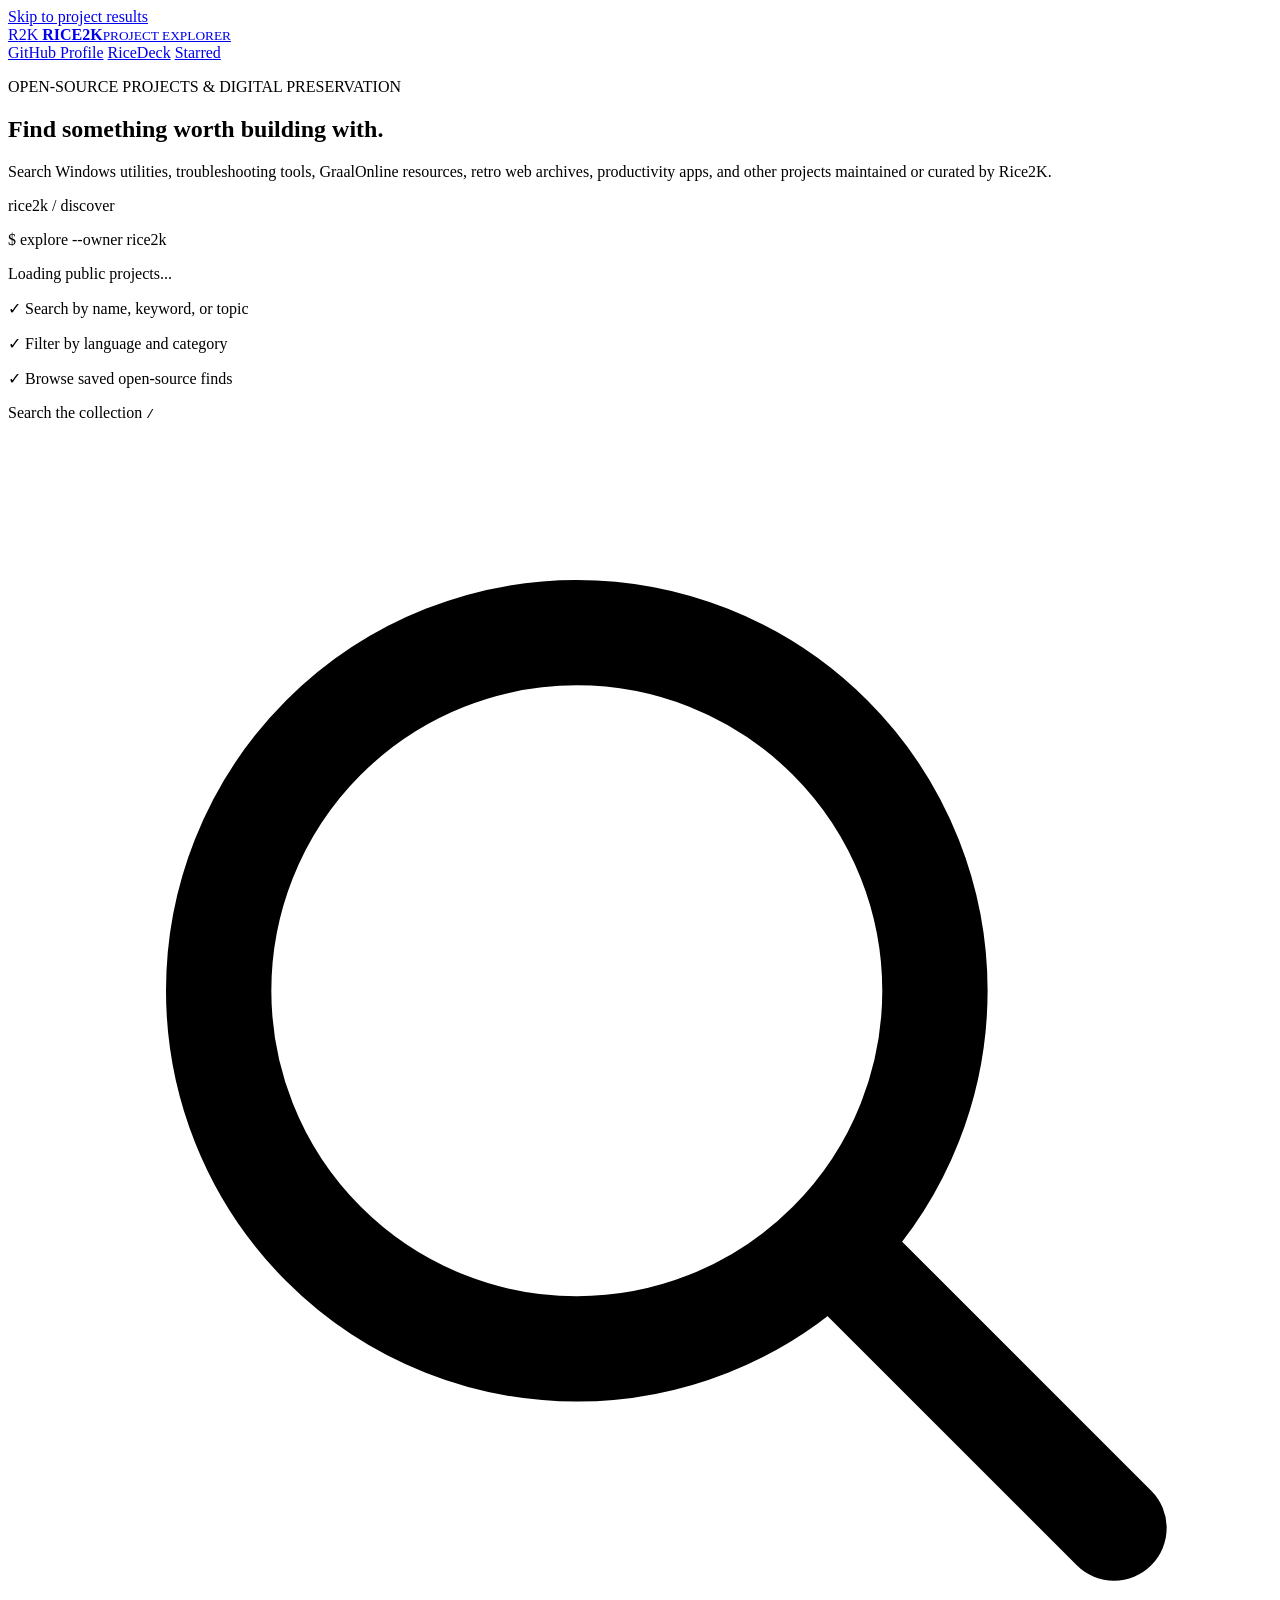
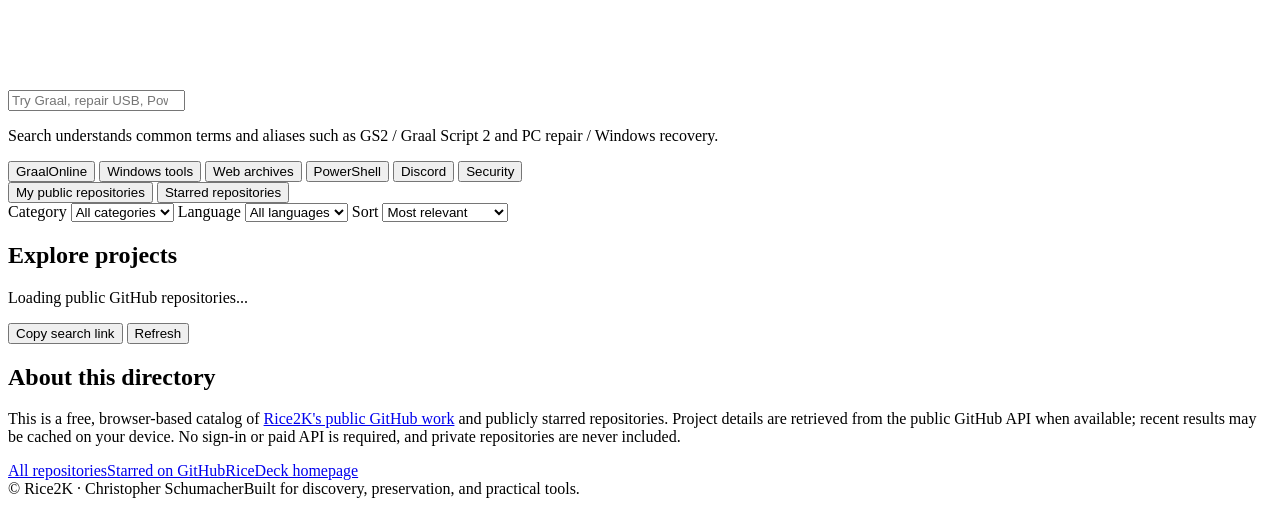
==== projects/index.html @ 0ad9ac8d "Add Rice2K Project Explorer accessible SEO-ready search page" ====
<!DOCTYPE html>
<html lang="en">
<head>
  <meta charset="utf-8">
  <meta name="viewport" content="width=device-width, initial-scale=1">
  <meta name="theme-color" content="#0b1220">
  <meta name="robots" content="index,follow,max-image-preview:large">
  <title>Rice2K Project Explorer | Search GitHub Projects, Windows Tools & Graal Archives</title>
  <meta name="description" content="Search public Rice2K GitHub repositories: Windows repair utilities, PowerShell and Python tools, GraalOnline development resources, retro website archives, dashboards, and open-source projects.">
  <meta name="keywords" content="Rice2K, Christopher Schumacher, GitHub projects, Windows repair tools, PowerShell, GraalOnline, GS2, web preservation, free utilities, Graalians, retro web, archives">
  <link rel="canonical" href="https://rice2k.github.io/rice2k-startdeck/projects/">
  <meta property="og:type" content="website">
  <meta property="og:title" content="Rice2K Project Explorer">
  <meta property="og:description" content="One place to browse and search Rice2K's public GitHub projects and favorite open-source tools.">
  <meta property="og:url" content="https://rice2k.github.io/rice2k-startdeck/projects/">
  <link rel="stylesheet" href="./styles.css">
  <script src="./app.js" defer></script>
</head>
<body>
  <a href="#results" class="skip-link">Skip to project results</a>
  <header class="site-header">
    <div class="layout header-inner">
      <a class="brand" href="https://github.com/rice2k" aria-label="Rice2K GitHub profile">
        <span class="brand-mark" aria-hidden="true">R<span>2</span>K</span>
        <span><strong>RICE2K</strong><small>PROJECT EXPLORER</small></span>
      </a>
      <nav aria-label="Main navigation">
        <a href="https://github.com/rice2k">GitHub Profile</a>
        <a href="../">RiceDeck</a>
        <a href="https://github.com/stars/rice2k">Starred</a>
      </nav>
    </div>
  </header>

  <main class="layout">
    <section class="hero" aria-labelledby="hero-title">
      <div class="hero-copy">
        <p class="eyebrow"><span class="pulse" aria-hidden="true"></span> OPEN-SOURCE PROJECTS & DIGITAL PRESERVATION</p>
        <h1 id="hero-title">Find something <span>worth building with.</span></h1>
        <p class="lead">Search Windows utilities, troubleshooting tools, GraalOnline resources, retro web archives, productivity apps, and other projects maintained or curated by Rice2K.</p>
      </div>
      <div class="hero-terminal" aria-hidden="true">
        <div class="terminal-top"><i></i><i></i><i></i><span>rice2k / discover</span></div>
        <p><span>$</span> explore --owner rice2k</p>
        <p class="terminal-muted">Loading public projects...</p>
        <p><span>✓</span> Search by name, keyword, or topic</p>
        <p><span>✓</span> Filter by language and category</p>
        <p><span>✓</span> Browse saved open-source finds</p>
      </div>
    </section>

    <section class="search-panel" aria-label="Find projects">
      <div class="search-label-row">
        <label for="search">Search the collection</label>
        <kbd>/</kbd>
      </div>
      <div class="search-box">
        <svg viewBox="0 0 24 24" fill="none" stroke="currentColor" aria-hidden="true"><circle cx="10.8" cy="10.8" r="6.8" stroke-width="2"/><path d="m16 16 5 5" stroke-width="2" stroke-linecap="round"/></svg>
        <input id="search" type="search" placeholder="Try Graal, repair USB, PowerShell, vault, old web..." autocomplete="off" aria-describedby="search-help">
        <button id="clear-search" type="button" class="clear-button" hidden>Clear</button>
      </div>
      <p id="search-help" class="muted search-help">Search understands common terms and aliases such as GS2 / Graal Script 2 and PC repair / Windows recovery.</p>

      <div class="quick-links" aria-label="Suggested searches">
        <button type="button" data-quick="Graal">GraalOnline</button>
        <button type="button" data-quick="Windows">Windows tools</button>
        <button type="button" data-quick="archive">Web archives</button>
        <button type="button" data-quick="PowerShell">PowerShell</button>
        <button type="button" data-quick="Discord">Discord</button>
        <button type="button" data-quick="security">Security</button>
      </div>
    </section>

    <section class="toolbar" aria-label="Browse controls">
      <div class="scope-switch" role="group" aria-label="Repository collection">
        <button type="button" data-scope="owned" class="active" aria-pressed="true">My public repositories</button>
        <button type="button" data-scope="starred" aria-pressed="false">Starred repositories</button>
      </div>
      <div class="filters">
        <label>Category <select id="category"><option value="all">All categories</option></select></label>
        <label>Language <select id="language"><option value="all">All languages</option></select></label>
        <label>Sort <select id="sort">
          <option value="relevance">Most relevant</option>
          <option value="updated">Recently updated</option>
          <option value="stars">Most starred</option>
          <option value="az">Name A–Z</option>
        </select></label>
      </div>
    </section>

    <section id="results" aria-labelledby="result-title">
      <div class="results-heading">
        <div>
          <h2 id="result-title">Explore projects</h2>
          <p class="muted" id="results-summary" role="status" aria-live="polite">Loading public GitHub repositories...</p>
        </div>
        <div class="results-actions">
          <button id="copy-link" class="secondary-button" type="button">Copy search link</button>
          <button id="refresh" class="secondary-button" type="button">Refresh</button>
        </div>
      </div>
      <div id="warning" class="notice" role="alert" hidden></div>
      <div id="project-grid" class="project-grid" aria-live="off"></div>
      <div id="empty" class="empty-state" hidden>
        <h3>No matching projects</h3>
        <p>Try fewer filters or another keyword. Only publicly accessible repositories appear.</p>
        <button type="button" id="reset">Reset search</button>
      </div>
      <div class="load-more-wrap"><button id="load-more" class="primary-button" type="button" hidden>Show more projects</button></div>
    </section>

    <section class="footer-panel" aria-labelledby="about-title">
      <h2 id="about-title">About this directory</h2>
      <p>This is a free, browser-based catalog of <a href="https://github.com/rice2k">Rice2K's public GitHub work</a> and publicly starred repositories. Project details are retrieved from the public GitHub API when available; recent results may be cached on your device. No sign-in or paid API is required, and private repositories are never included.</p>
      <div class="footer-links"><a href="https://github.com/rice2k?tab=repositories">All repositories</a><a href="https://github.com/rice2k?tab=stars">Starred on GitHub</a><a href="../">RiceDeck homepage</a></div>
    </section>
  </main>
  <footer class="site-footer"><div class="layout"><span>© Rice2K · Christopher Schumacher</span><span>Built for discovery, preservation, and practical tools.</span></div></footer>
  <noscript><div class="no-script">JavaScript is needed for live filtering. <a href="https://github.com/rice2k?tab=repositories">Browse public GitHub repositories instead.</a></div></noscript>
</body>
</html>
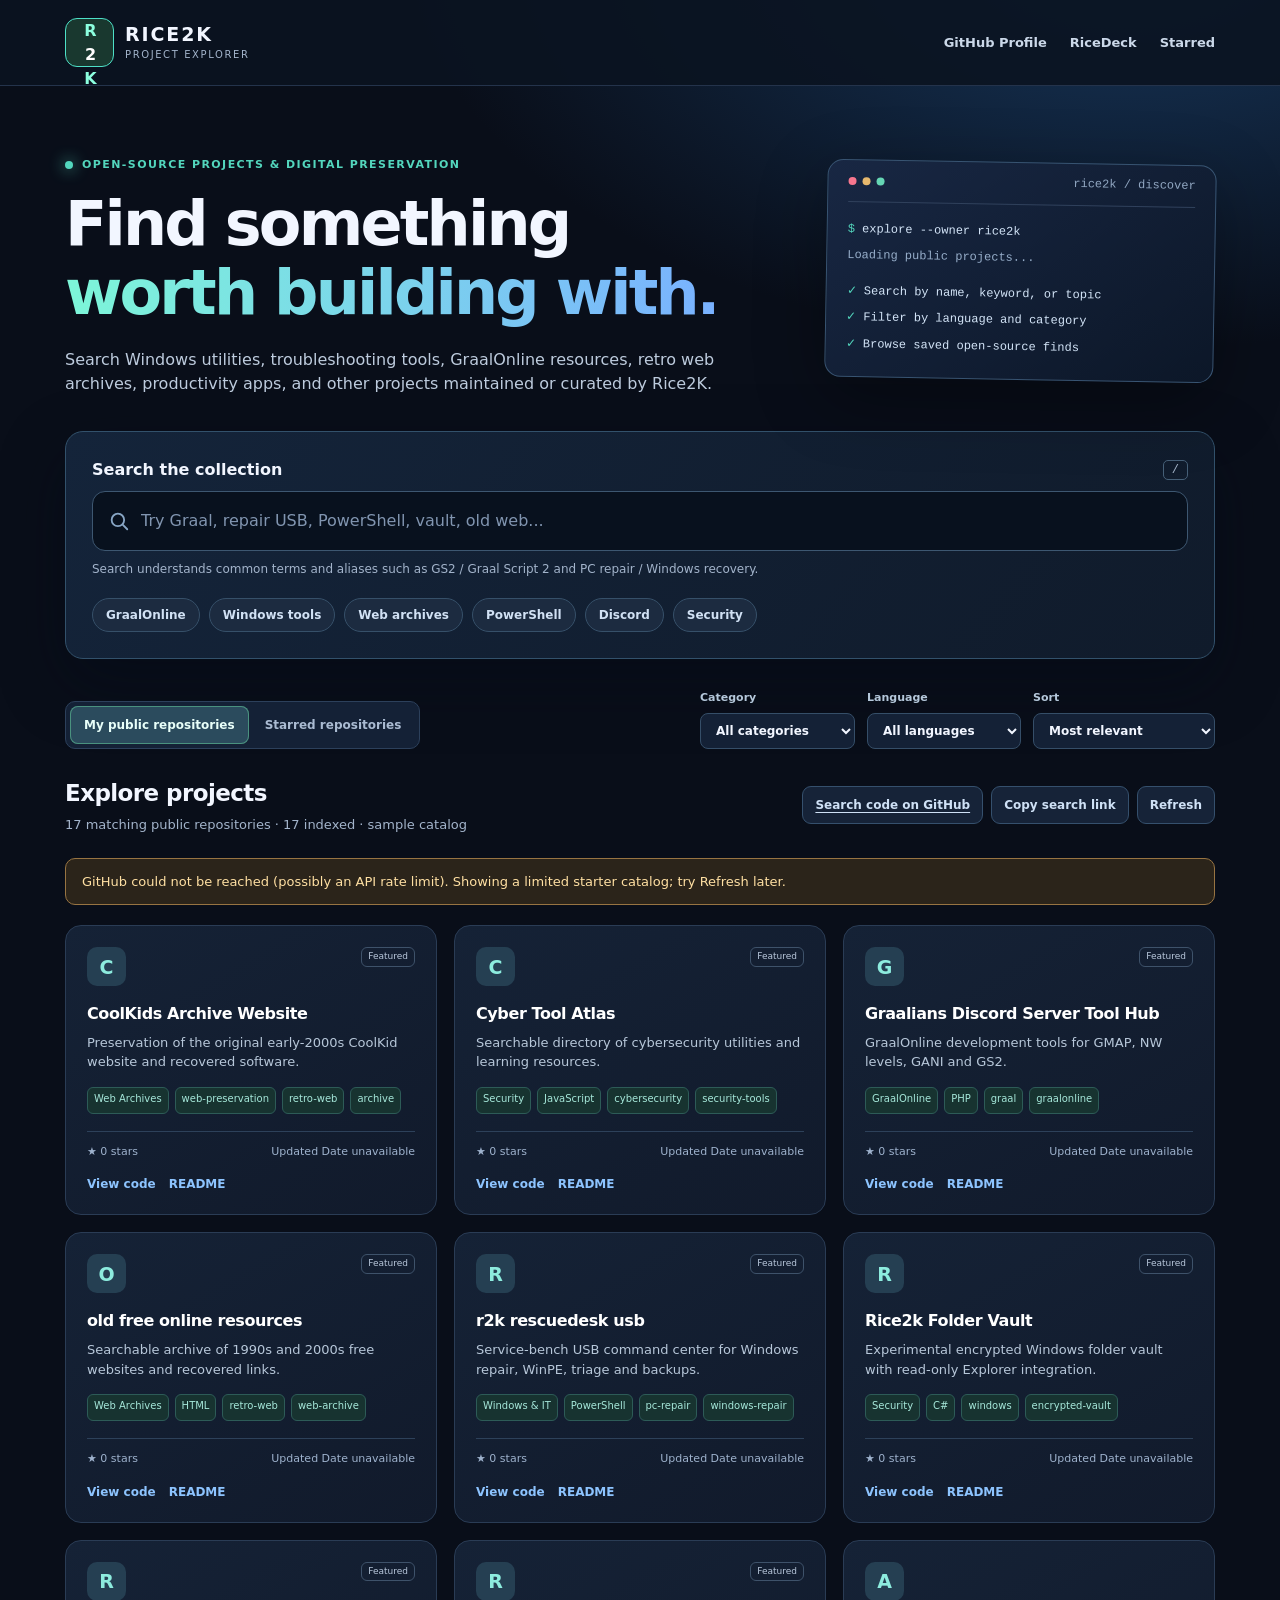
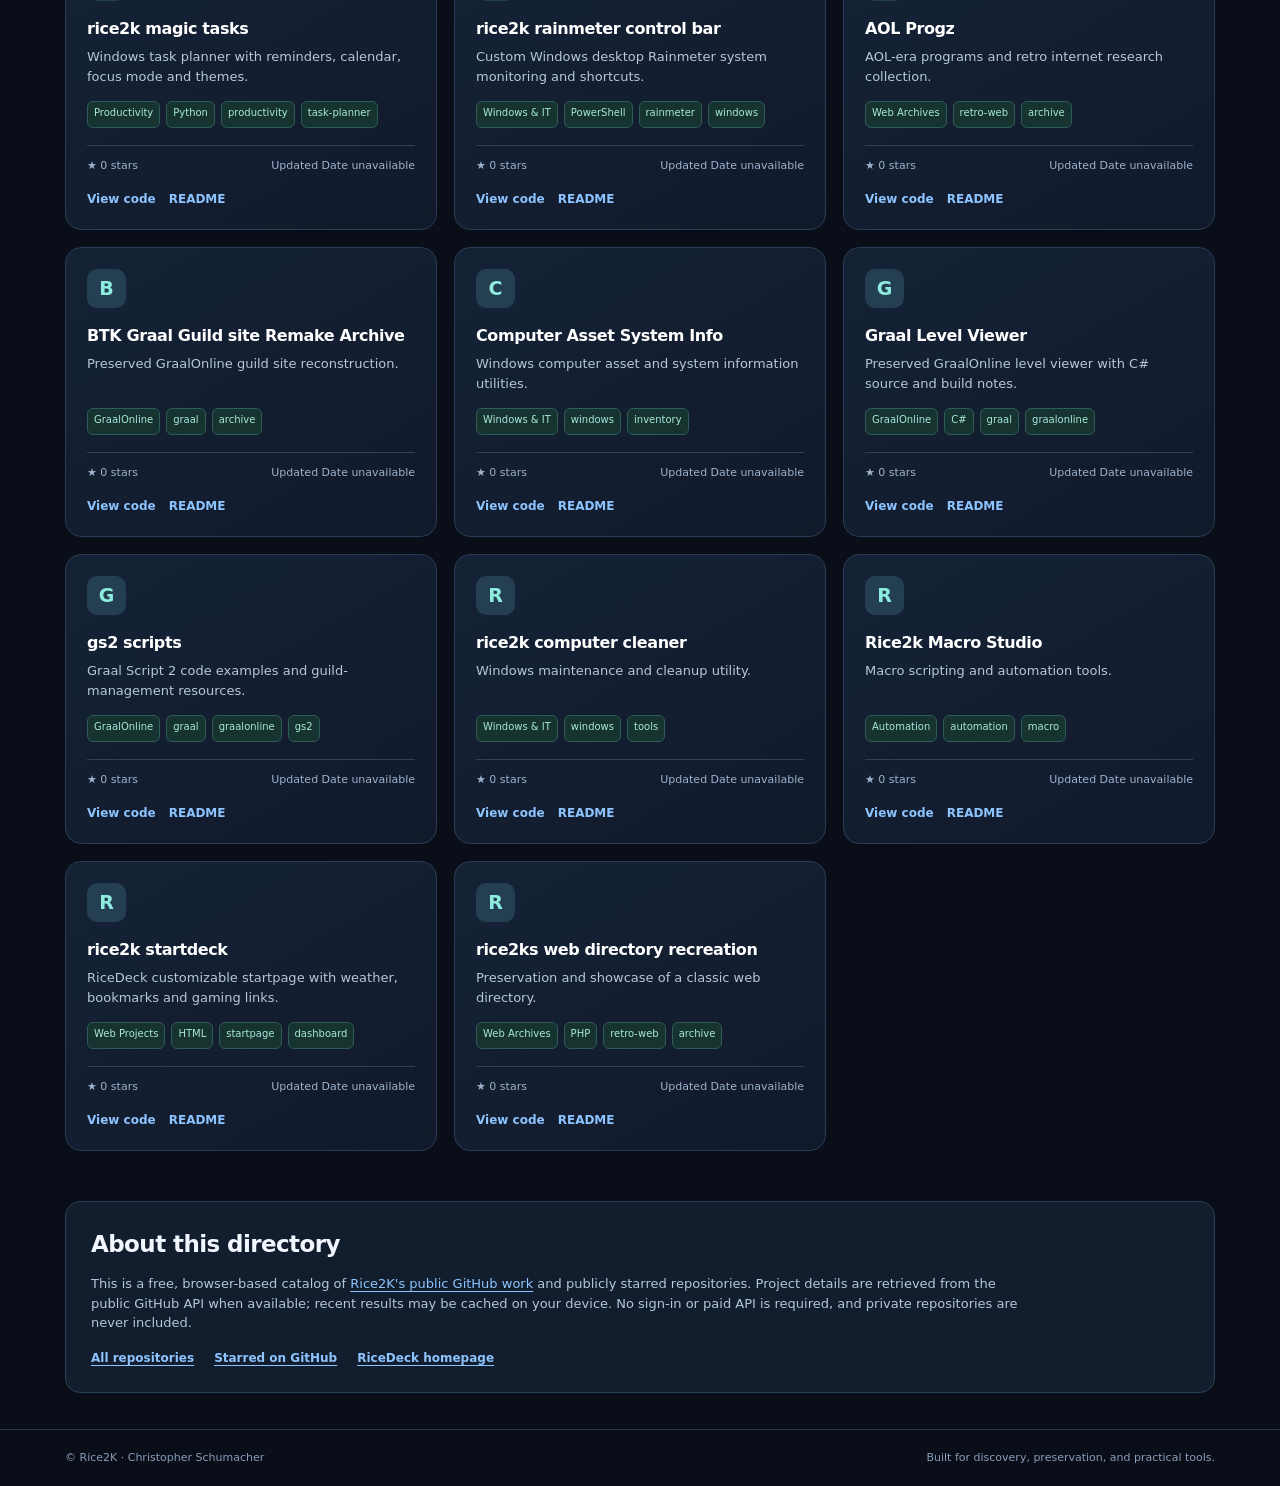
==== commit 73b7b186: "Link project keyword search to GitHub code search" ====
--- a/projects/index.html
+++ b/projects/index.html
@@ -95,6 +95,7 @@
           <p class="muted" id="results-summary" role="status" aria-live="polite">Loading public GitHub repositories...</p>
         </div>
         <div class="results-actions">
+          <a id="code-search" class="secondary-button" href="https://github.com/search?q=user%3Arice2k&amp;type=code" target="_blank" rel="noopener noreferrer">Search code on GitHub</a>
           <button id="copy-link" class="secondary-button" type="button">Copy search link</button>
           <button id="refresh" class="secondary-button" type="button">Refresh</button>
         </div>
--- a/projects/styles.css
+++ b/projects/styles.css
@@ -0,0 +1,97 @@
+/* Rice2K Project Explorer — accessible, responsive, no external dependencies */
+:root{color-scheme:dark;--bg:#090e19;--panel:#121c2d;--panel-hi:#17243a;--line:#293a53;--text:#f2f6ff;--muted:#a3b4cb;--accent:#53d6bd;--accent2:#6eacff;--focus:#f8d76f;--radius:18px;font-family:Inter,ui-sans-serif,system-ui,-apple-system,BlinkMacSystemFont,"Segoe UI",sans-serif}
+*{box-sizing:border-box}
+html{scroll-behavior:smooth}
+body{margin:0;background:radial-gradient(ellipse 70% 500px at 88% -50px,#17375c 0,transparent 80%),var(--bg);color:var(--text);line-height:1.5}
+button,input,select{font:inherit}
+button{cursor:pointer}
+button:disabled{opacity:.5;cursor:not-allowed}
+a{color:#8dc4ff;text-underline-offset:3px}
+a:hover{color:#c3e0ff}
+:focus-visible{outline:3px solid var(--focus);outline-offset:3px}
+[hidden]{display:none!important}
+.layout{max-width:1200px;padding:0 25px;margin:0 auto}
+.skip-link{position:absolute;top:-100px;left:15px;z-index:100;padding:12px;background:#fff;color:#000}
+.skip-link:focus{top:10px}
+.site-header{border-bottom:1px solid #24334b;background:#0b1321e6}
+.header-inner{min-height:85px;display:flex;align-items:center;justify-content:space-between;gap:30px}
+.brand{display:flex;gap:11px;align-items:center;text-decoration:none;color:var(--text)}
+.brand-mark{font-weight:900;letter-spacing:-2px;display:grid;place-items:center;width:49px;height:49px;border:1px solid #4de0c7;border-radius:12px;background:#19382f;color:#8cffdf}
+.brand-mark span{color:#fff}
+.brand strong{display:block;font-size:19px;letter-spacing:.1em;line-height:1.25}
+.brand small{display:block;color:var(--muted);font-size:10px;letter-spacing:.16em}
+nav{display:flex;flex-wrap:wrap;gap:23px}
+nav a{font-size:13px;color:#cbd8e9;text-decoration:none;font-weight:650}
+nav a:hover{color:var(--accent)}
+.hero{display:grid;grid-template-columns:minmax(0,1.3fr) minmax(260px,.7fr);align-items:center;gap:38px;padding:60px 0 35px}
+.eyebrow{font-size:11px;font-weight:850;letter-spacing:.13em;color:var(--accent);display:flex;align-items:center;gap:9px}
+.pulse{display:inline-block;width:8px;height:8px;border-radius:100%;background:var(--accent);box-shadow:0 0 15px var(--accent)}
+h1{font-size:clamp(34px,5vw,62px);line-height:1.12;margin:15px 0 21px;letter-spacing:-.045em;max-width:660px}
+h1 span{background:linear-gradient(90deg,#7df6d8,#79b1ff);-webkit-background-clip:text;background-clip:text;color:transparent}
+.lead{font-size:16px;color:#bdcbdd;max-width:680px;margin:0}
+.hero-terminal{border:1px solid #385472;background:linear-gradient(145deg,#182743,#0c1728);padding:0 20px 16px;border-radius:16px;box-shadow:0 20px 70px #0005;transform:rotate(1deg);font:12px/1.7 ui-monospace,SFMono-Regular,Consolas,monospace}
+.terminal-top{height:42px;border-bottom:1px solid #30415c;display:flex;gap:6px;align-items:center;margin-bottom:17px;color:#91a7c2}
+.terminal-top i{width:8px;height:8px;border-radius:50%;background:#f7768e}
+.terminal-top i:nth-child(2){background:#e6b86d}
+.terminal-top i:nth-child(3){background:#65d6b4}
+.terminal-top span{margin-left:auto}
+.hero-terminal p{margin:6px 0;color:#d4e5f8}
+.hero-terminal p span{color:var(--accent)}
+.hero-terminal .terminal-muted{color:#97aeca;margin-bottom:15px}
+.search-panel{border:1px solid #32516b;background:linear-gradient(130deg,#14243a,#101b2b);border-radius:var(--radius);padding:26px;box-shadow:0 24px 65px #01091666}
+.search-label-row{display:flex;align-items:center;justify-content:space-between;margin-bottom:9px;font-weight:750}
+kbd{font:12px ui-monospace,monospace;border:1px solid #466078;border-radius:5px;padding:2px 8px;color:#a7b8cd}
+.search-box{display:flex;align-items:center;gap:11px;background:#08111e;border:1px solid #3d5771;border-radius:13px;padding:5px 11px 5px 15px}
+.search-box:focus-within{border-color:var(--accent);box-shadow:0 0 0 2px #4be3bd22}
+.search-box svg{width:22px;height:22px;color:#88a6c5;flex-shrink:0}
+.search-box input{width:100%;padding:12px 0;border:0;outline:0;background:transparent;color:var(--text);min-width:0}
+.search-box input::placeholder{color:#8195b0}
+.clear-button{background:none;border:0;color:#9fd6f0;padding:9px}
+.muted{color:var(--muted)}
+.search-help{font-size:12px;margin:9px 0 0}
+.quick-links{display:flex;gap:9px;flex-wrap:wrap;margin-top:20px}
+.quick-links button{border:1px solid #365069;border-radius:100px;padding:7px 13px;background:#1c2b40;color:#d1e1f4;font-size:12px;font-weight:600}
+.quick-links button:hover{border-color:var(--accent);color:#fff}
+.toolbar{display:flex;gap:20px;align-items:end;justify-content:space-between;padding:31px 0 16px;flex-wrap:wrap}
+.scope-switch{display:flex;background:#142136;border:1px solid #2c405b;border-radius:10px;padding:4px;gap:2px}
+.scope-switch button{border:0;background:none;color:#aabbd2;border-radius:8px;padding:10px 14px;font-size:12px;font-weight:700}
+.scope-switch button.active{background:#2b4b5d;color:#e8fff9;box-shadow:inset 0 0 0 1px #4a927f}
+.filters{display:flex;align-items:end;gap:12px;flex-wrap:wrap}
+.filters label{display:flex;gap:6px;flex-direction:column;color:#b5c8db;font-size:11px;font-weight:750}
+.filters select{background:#142136;border:1px solid #354e68;color:var(--text);border-radius:8px;padding:9px 29px 9px 11px;font-size:12px;max-width:220px}
+.results-heading{display:flex;align-items:center;justify-content:space-between;gap:16px;flex-wrap:wrap;margin:11px 0 23px}
+.results-heading h2,.footer-panel h2{font-size:23px;letter-spacing:-.025em;margin:0 0 5px}
+.results-heading p{margin:0;font-size:13px}
+.results-actions{display:flex;gap:8px}
+.secondary-button{border:1px solid #35506d;border-radius:9px;background:#162338;color:#cfe1f6;padding:9px 12px;font-size:12px;font-weight:700}
+.secondary-button:hover{background:#243954}
+.notice{padding:13px 16px;border:1px solid #987442;background:#2b241a;border-radius:10px;margin-bottom:20px;color:#ffe0a3;font-size:13px}
+.project-grid{display:grid;grid-template-columns:repeat(3,minmax(0,1fr));gap:17px}
+.project-card{display:flex;flex-direction:column;min-width:0;padding:21px;border:1px solid #2a3c55;border-radius:16px;background:linear-gradient(150deg,#152236,#111a2b);transition:transform .15s,border-color .15s}
+.project-card:hover{transform:translateY(-3px);border-color:#4b8d94}
+.card-head{display:flex;justify-content:space-between;align-items:flex-start;gap:10px}
+.repo-icon{height:39px;width:39px;flex-shrink:0;display:grid;place-items:center;border-radius:10px;background:#253f52;color:#8decde;font-size:19px;font-weight:900}
+.card-flags{display:flex;flex-wrap:wrap;justify-content:flex-end;gap:5px}
+.card-flags span{border:1px solid #3e526a;border-radius:6px;padding:2px 6px;font-size:9px;color:#b9c8dc}
+.project-card h3{font-size:16px;line-height:1.35;overflow-wrap:anywhere;letter-spacing:-.025em;margin:17px 0 8px}
+.project-card h3 a{color:#fff;text-decoration:none}
+.project-card h3 a:hover{color:var(--accent)}
+.card-description{font-size:13px;color:#b7c7d9;margin:0 0 15px;flex-grow:1;overflow-wrap:anywhere}
+.card-tags{display:flex;gap:6px;flex-wrap:wrap;min-height:27px}
+.card-tags span{font-size:10px;color:#a6e8da;border:1px solid #2d5b57;background:#173330;border-radius:6px;padding:3px 6px}
+.card-footer{border-top:1px solid #2d415a;margin-top:17px;padding-top:12px;display:flex;gap:10px;justify-content:space-between;flex-wrap:wrap;color:#9eb2cd;font-size:11px}
+.card-links{display:flex;flex-wrap:wrap;gap:13px;margin-top:15px;font-size:12px;font-weight:800}
+.card-links a{text-decoration:none}
+.empty-state{text-align:center;border:1px dashed #45607b;border-radius:15px;padding:50px 20px;color:var(--muted)}
+.empty-state h3{color:#fff}
+.empty-state button,.primary-button{border:0;border-radius:9px;background:#70edca;color:#073024;font-size:13px;font-weight:850;padding:12px 20px}
+.load-more-wrap{text-align:center;margin:30px 0}
+.footer-panel{border:1px solid #2b4157;background:#121e2d;padding:25px;margin:50px 0 36px;border-radius:15px}
+.footer-panel p{color:#b3c6da;font-size:13px;max-width:930px}
+.footer-links{display:flex;gap:20px;flex-wrap:wrap;font-size:12px;font-weight:700;margin-top:16px}
+.site-footer{border-top:1px solid #28374a;color:#899eb8;padding:20px 0;font-size:11px}
+.site-footer .layout{display:flex;flex-wrap:wrap;justify-content:space-between;gap:10px}
+.no-script{padding:15px;text-align:center;background:#382a1c}
+@media(max-width:1000px){.project-grid{grid-template-columns:repeat(2,minmax(0,1fr))}.hero{grid-template-columns:1fr}.hero-terminal{display:none}.filters{width:100%}}
+@media(max-width:650px){.layout{padding:0 16px}.header-inner{min-height:72px}.brand strong{font-size:15px}nav{gap:9px}nav a{font-size:11px}.hero{padding:35px 0 24px}h1{font-size:36px}.lead{font-size:14px}.search-panel{padding:17px}.project-grid{grid-template-columns:1fr}.filters{display:grid;grid-template-columns:1fr 1fr;gap:10px}.filters label:last-child{grid-column:1/-1}.filters select{width:100%;max-width:none}.results-actions{width:100%}.results-actions button{flex:1}}
+@media(prefers-reduced-motion:reduce){*,*::before,*::after{scroll-behavior:auto!important;transition:none!important}}
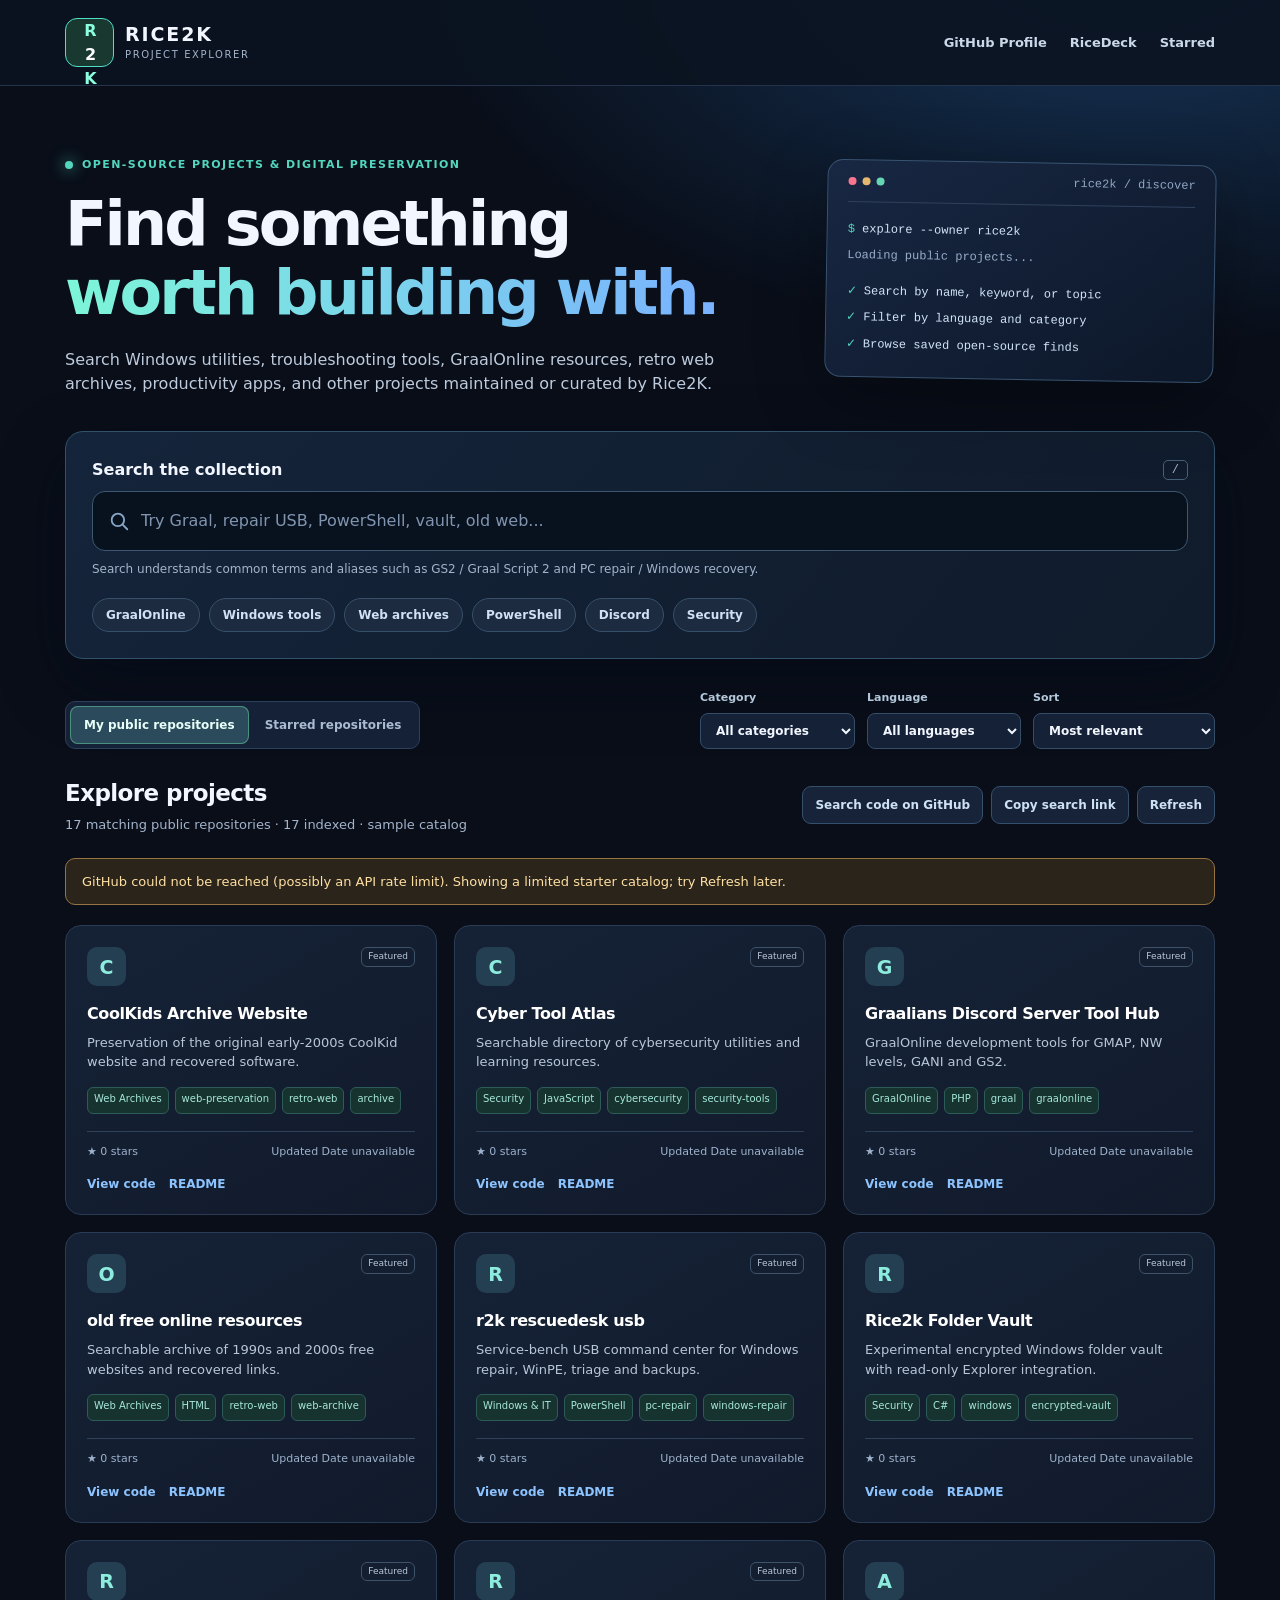
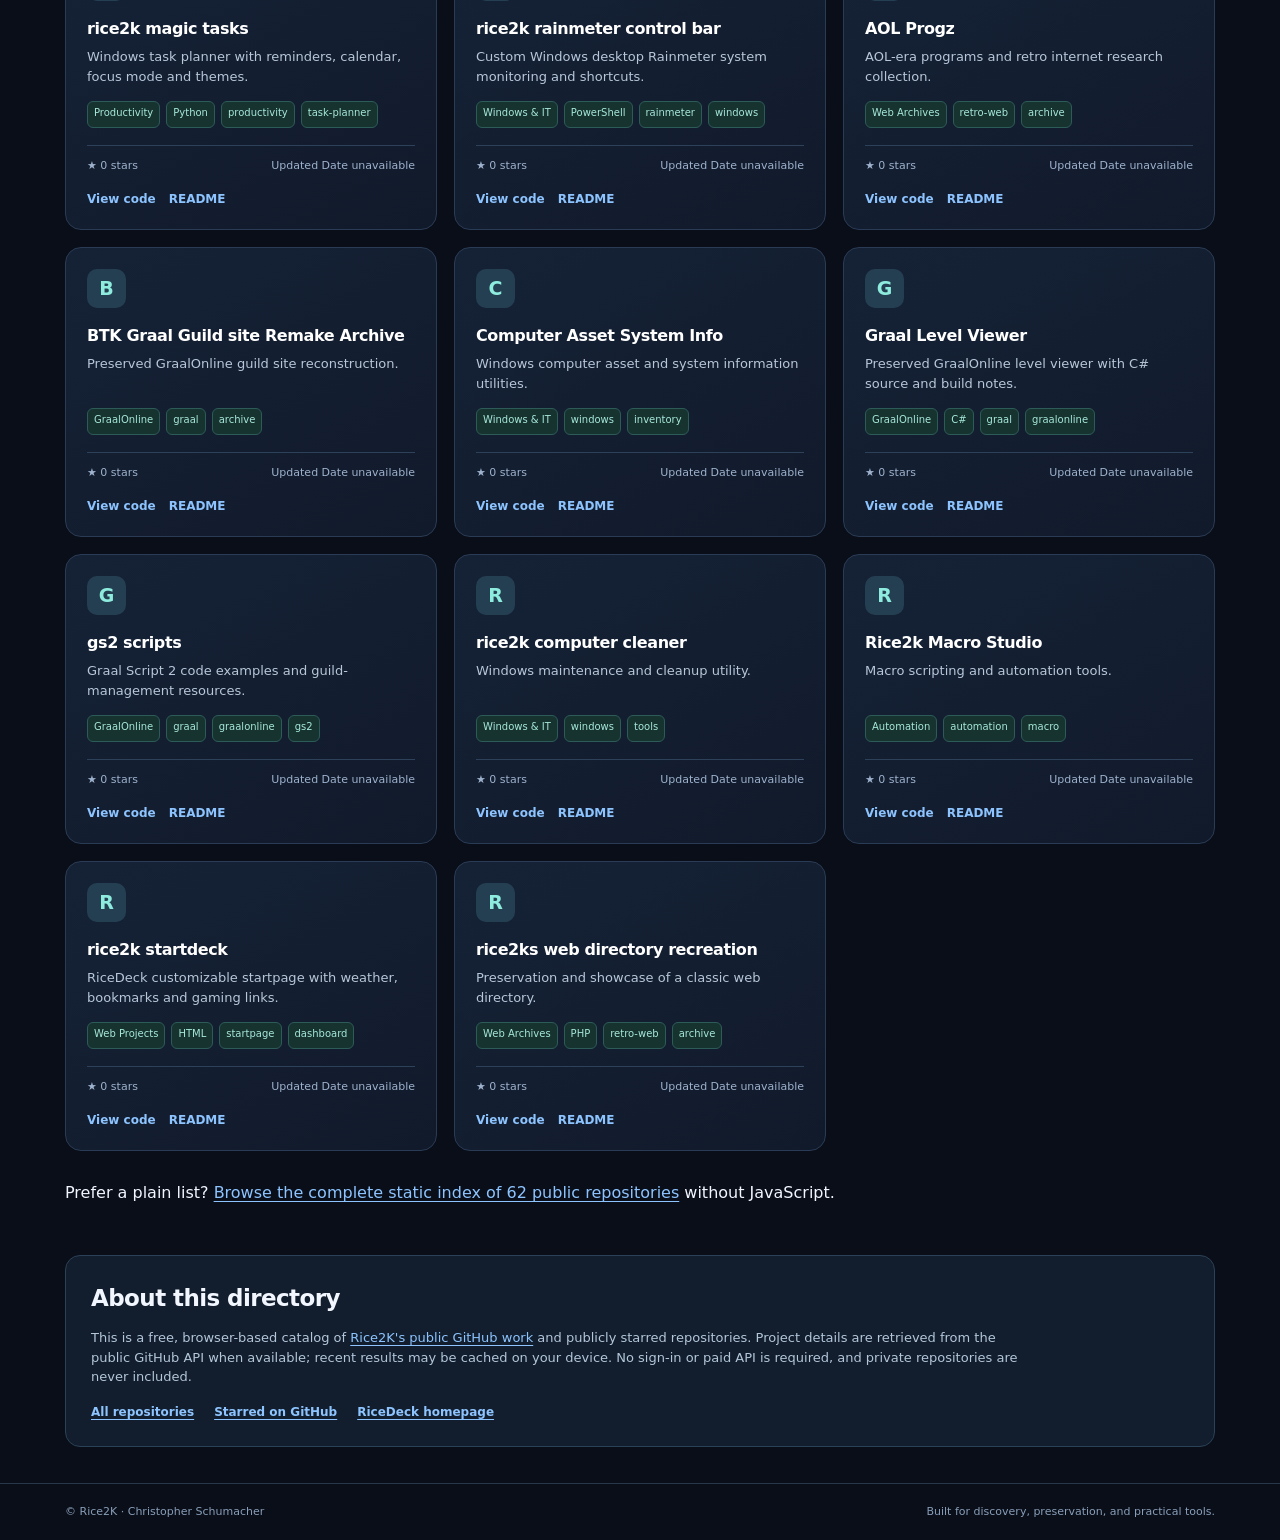
==== commit 60c7cce3: "Cross-link static project directory and improve search engine discovery" ====
--- a/projects/index.html
+++ b/projects/index.html
@@ -110,6 +110,7 @@
       <div class="load-more-wrap"><button id="load-more" class="primary-button" type="button" hidden>Show more projects</button></div>
     </section>
 
+    <p class="static-index-link">Prefer a plain list? <a href="./all-projects.html">Browse the complete static index of 62 public repositories</a> without JavaScript.</p>
     <section class="footer-panel" aria-labelledby="about-title">
       <h2 id="about-title">About this directory</h2>
       <p>This is a free, browser-based catalog of <a href="https://github.com/rice2k">Rice2K's public GitHub work</a> and publicly starred repositories. Project details are retrieved from the public GitHub API when available; recent results may be cached on your device. No sign-in or paid API is required, and private repositories are never included.</p>
--- a/projects/styles.css
+++ b/projects/styles.css
@@ -62,7 +62,8 @@
 .results-heading{display:flex;align-items:center;justify-content:space-between;gap:16px;flex-wrap:wrap;margin:11px 0 23px}
 .results-heading h2,.footer-panel h2{font-size:23px;letter-spacing:-.025em;margin:0 0 5px}
 .results-heading p{margin:0;font-size:13px}
-.results-actions{display:flex;gap:8px}
+.results-actions{display:flex;gap:8px;flex-wrap:wrap;align-items:center}
+.results-actions a.secondary-button{display:inline-flex;align-items:center;justify-content:center;text-decoration:none}
 .secondary-button{border:1px solid #35506d;border-radius:9px;background:#162338;color:#cfe1f6;padding:9px 12px;font-size:12px;font-weight:700}
 .secondary-button:hover{background:#243954}
 .notice{padding:13px 16px;border:1px solid #987442;background:#2b241a;border-radius:10px;margin-bottom:20px;color:#ffe0a3;font-size:13px}
